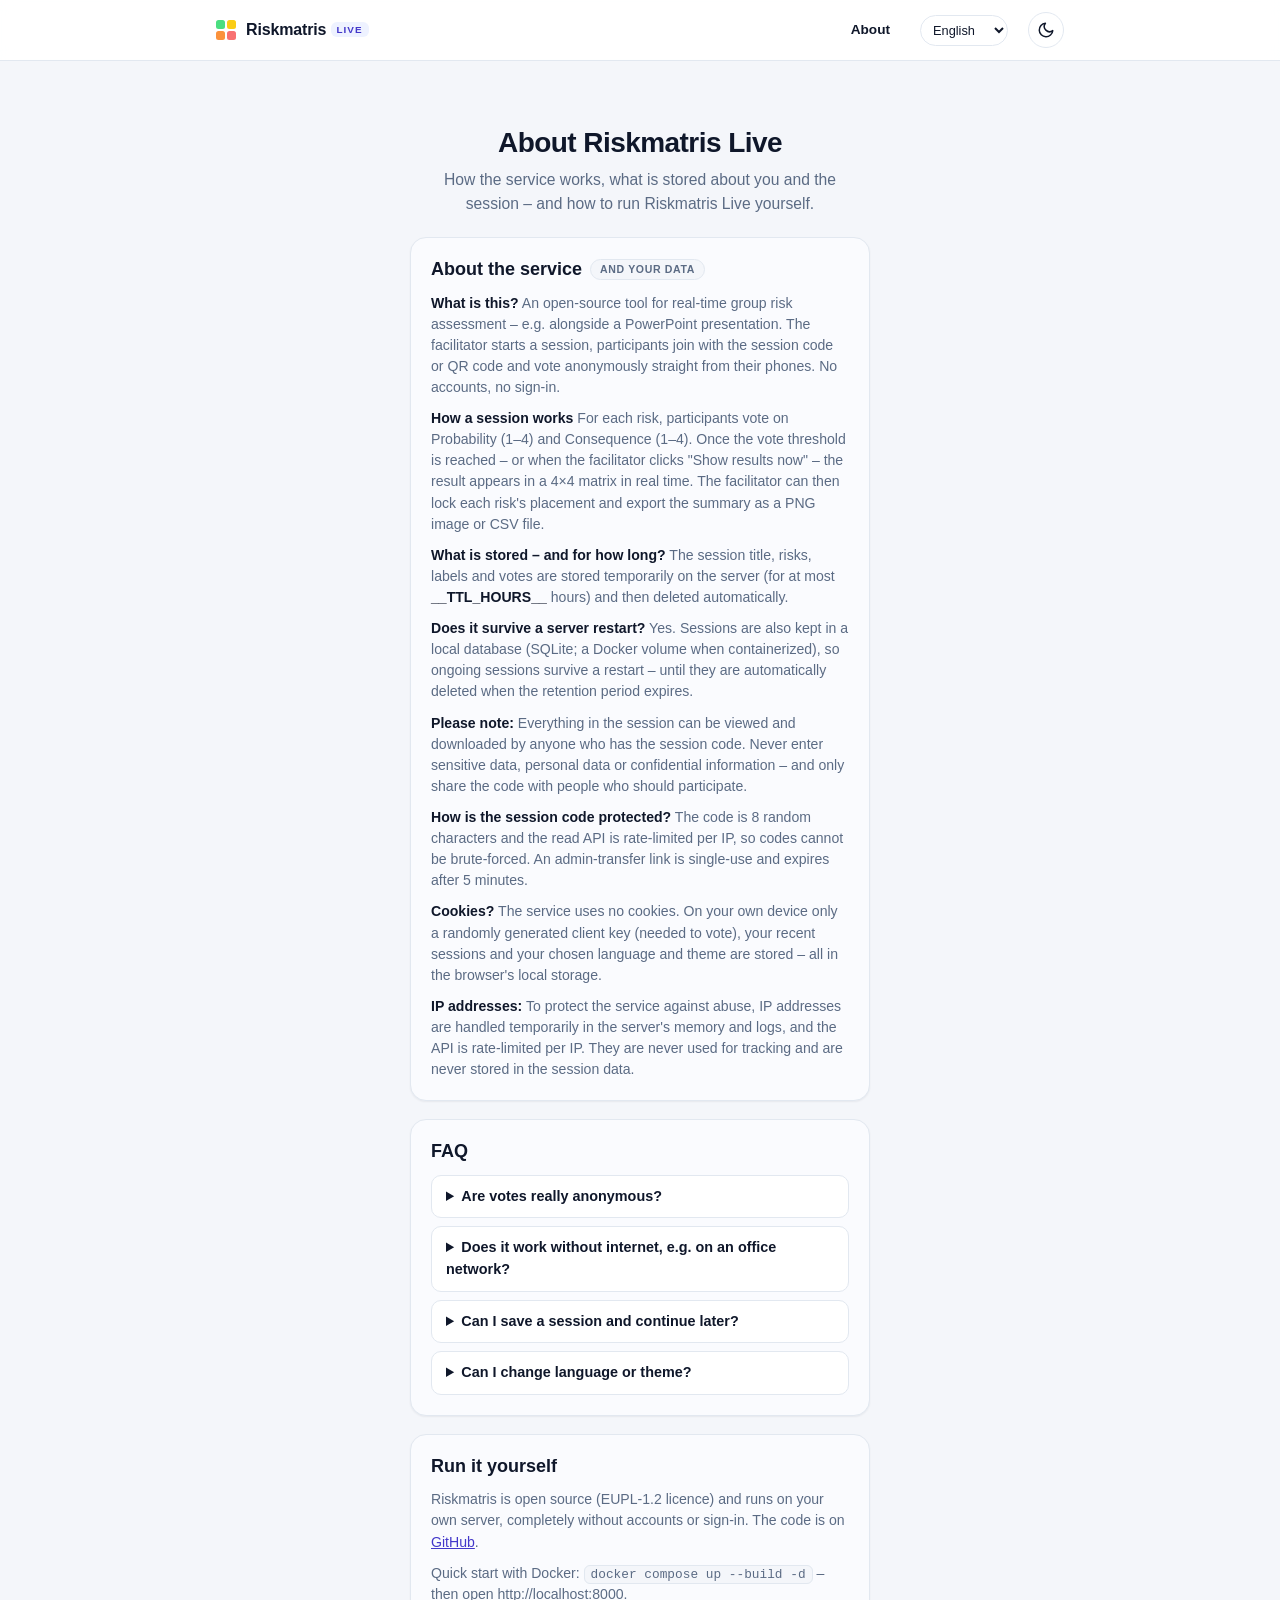
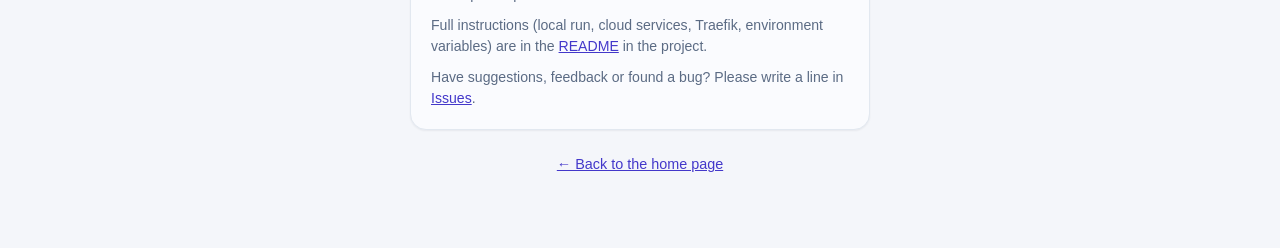
==== static/about.html @ 957a6420 "Move About/self-host info from landing to a dedicated /about page The landing page had two text-heav" ====
<!DOCTYPE html>
<html lang="sv">
<head>
  <meta charset="UTF-8" />
  <meta name="viewport" content="width=device-width, initial-scale=1.0" />
  <title data-i18n="about.pageTitle">Om Riskmatris Live</title>
  <script src="/static/theme-init.js"></script>
  <!-- Styles are split per section into static/css/.
       Load order matters: it preserves the intended CSS cascade. -->
  <link rel="stylesheet" href="/static/css/base.css" />
  <link rel="stylesheet" href="/static/css/topbar.css" />
  <link rel="stylesheet" href="/static/css/components.css" />
  <link rel="stylesheet" href="/static/css/landing.css" />
  <link rel="stylesheet" href="/static/css/session.css" />
  <link rel="stylesheet" href="/static/css/voting.css" />
  <link rel="stylesheet" href="/static/css/matrix.css" />
  <link rel="stylesheet" href="/static/css/table.css" />
  <link rel="stylesheet" href="/static/css/modal.css" />
  <link rel="stylesheet" href="/static/css/responsive.css" />
  <link rel="icon" type="image/png" sizes="32x32" href="/static/favicon.png" />
  <link rel="icon" type="image/svg+xml" href="/static/favicon.svg" />
</head>
<body>
  <!-- Top navigation -->
  <header class="topbar">
    <!-- Skip link lives inside the banner landmark; visually it only appears on focus -->
    <a href="#mainContent" class="skip-link" data-i18n="nav.skipLink">Hoppa till huvudinnehåll</a>
    <div class="topbar-inner">
      <a href="/" class="brand" id="brandLink" title="Till startsidan">
        <span class="brand-grid-icon">
          <span class="g-green"></span><span class="g-yellow"></span>
          <span class="g-orange"></span><span class="g-red"></span>
        </span>
        <span class="brand-text">Riskmatris <span class="brand-badge">LIVE</span></span>
      </a>
      <a href="/about" class="topbar-link" aria-current="page" data-i18n="nav.aboutLink">Om tjänsten</a>
      <select id="langSelect" class="lang-select" data-i18n-aria-label="nav.langLabel" aria-label="Språk"></select>
      <button type="button" class="theme-toggle" id="btnThemeToggle" data-i18n-title="nav.themeToggleTitle" title="Växla mörkt/ljust tema"><svg viewBox="0 0 24 24" width="18" height="18" fill="none" stroke="currentColor" stroke-width="2" stroke-linecap="round" stroke-linejoin="round" aria-hidden="true"><path d="M21 12.8A9 9 0 1 1 11.2 3 7 7 0 0 0 21 12.8z"/></svg><span class="visually-hidden" data-i18n="nav.themeToggleLabel">Växla färgtema</span></button>
    </div>
  </header>

  <main id="mainContent">
    <div class="landing">
      <div class="landing-inner">
        <div class="landing-hero">
          <h1 data-i18n="about.pageTitle">Om Riskmatris Live</h1>
          <p data-i18n="about.intro">Hur tjänsten fungerar, vad som sparas om dig och sessionen – och hur du kör Riskmatris Live själv.</p>
        </div>

        <!-- About the service & data handling -->
        <section class="card landing-card landing-card-muted" id="aboutSection">
          <h2><span data-i18n="about.title">Om tjänsten</span> <span class="card-tag" data-i18n="about.tag">och din data</span></h2>
          <div class="about-list">
            <p>
              <strong data-i18n="about.whatIs.strong">Vad är det här?</strong>
              <span data-i18n="about.whatIs.body">Ett öppet verktyg för riskbedömning i grupp i realtid – t.ex. tillsammans med en PowerPoint-presentation. Mötesledaren startar en session, deltagarna ansluter med sessionskoden eller QR-koden och röstar anonymt direkt i mobilen. Inga konton, ingen inloggning.</span>
            </p>
            <p>
              <strong data-i18n="about.howWorks.strong">Så fungerar en session</strong>
              <span data-i18n="about.howWorks.body">För varje risk röstar deltagarna på Sannolikhet (1–4) och Konsekvens (1–4). När rösttröskeln är nådd – eller när mötesledaren klickar ”Visa resultat nu” – visas resultatet i en 4×4-matris i realtid. Mötesledaren kan sedan låsa placeringen av varje risk och exportera sammanfattningen som PNG-bild eller CSV-fil.</span>
            </p>
            <p>
              <strong data-i18n="about.saved.strong">Vad sparas – och hur länge?</strong>
              <span data-i18n="about.saved.bodyA">Sessionens titel, risker, etiketter och röster sparas tillfälligt på servern (högst</span>
              <strong>__TTL_HOURS__</strong>
              <span data-i18n="about.saved.bodyB">timmar) och raderas sedan automatiskt.</span>
            </p>
            <p>
              <strong data-i18n="about.restart.strong">Överlever en serveromstart?</strong>
              <span data-i18n="about.restart.body">Ja. Sessionerna ligger också i en lokal databas (SQLite; i Docker en volym), så pågående sessioner finns kvar efter en omstart – tills de raderas automatiskt när tiden gått ut.</span>
            </p>
            <p>
              <strong data-i18n="about.careful.strong">Tänk på:</strong>
              <span data-i18n="about.careful.body">Allt i sessionen kan ses och hämtas av alla som har sessionskoden. Ange därför aldrig känsliga uppgifter, personuppgifter eller förtrolig information – och dela bara koden med personer som ska delta.</span>
            </p>
            <p>
              <strong data-i18n="about.security.strong">Hur skyddas sessionkoden?</strong>
              <span data-i18n="about.security.body">Koden är 8 slumpgenererade tecken och läs-API:et är rate-begränsat per IP, så koder kan inte gissas i bulk. En överföringslänk för admin-rätt är engångs och går ut efter 5 minuter.</span>
            </p>
            <p>
              <strong data-i18n="about.cookies.strong">Kakor?</strong>
              <span data-i18n="about.cookies.body">Tjänsten använder inga kakor. På din egen enhet sparas endast en slumpgenererad klientnyckel (behövs för att rösta), dina senaste sessioner samt valt språk och tema – allt i webbläsarens lokala lagring.</span>
            </p>
            <p>
              <strong data-i18n="about.ip.strong">IP-adresser:</strong>
              <span data-i18n="about.ip.body">För att skydda tjänsten mot missbruk hanteras IP-adresser tillfälligt i serverns minne och loggar, och API:et är rate-begränsat per IP. De används inte för spårning och lagras aldrig i sessionens data.</span>
            </p>
          </div>
        </section>

        <!-- FAQ -->
        <section class="card landing-card landing-card-muted">
          <h2 data-i18n="about.faqTitle">Vanliga frågor</h2>
          <div class="faq-list">
            <details>
              <summary data-i18n="about.faq1q">Är rösterna verkligen anonyma?</summary>
              <p data-i18n="about.faq1a">Ja – varje röst kopplas bara till en slumpad klientnyckel, aldrig till ett namn eller konto. Kom ihåg att alla med sessionskoden kan se rösterna.</p>
            </details>
            <details>
              <summary data-i18n="about.faq2q">Fungerar det utan internet, t.ex. på kontorsnätverket?</summary>
              <p data-i18n="about.faq2a">Ja. Kör du tjänsten lokalt pekar QR-koden automatiskt på datorns lokala IP-adress, så telefoner på samma Wi-Fi/nätverk kan ansluta direkt.</p>
            </details>
            <details>
              <summary data-i18n="about.faq3q">Kan jag spara en session och fortsätta senare?</summary>
              <p data-i18n="about.faq3a">Ja – exportera en snapshot (JSON) från admin-vyn och importera den senare via ”Återuppta en sparad session” på startsidan, med eller utan tidigare röster.</p>
            </details>
            <details>
              <summary data-i18n="about.faq4q">Kan jag byta språk eller tema?</summary>
              <p data-i18n="about.faq4a">Ja – använd språkväljaren och temaväxlaren i övre högra hörnet. Valet sparas lokalt i webbläsaren.</p>
            </details>
          </div>
        </section>

        <!-- Self-hosting & feedback -->
        <section class="card landing-card landing-card-muted" id="selfHostSection">
          <h2 data-i18n="selfhost.title">Driv tjänsten själv</h2>
          <div class="about-list">
            <p>
              <span data-i18n="selfhost.body1a">Riskmatris är öppen källkod (licens EUPL-1.2) och körs på egen server helt utan konton eller inloggning. Koden finns på</span>
              <a href="https://github.com/daguwar/riskmatris" target="_blank" rel="noopener">GitHub</a><span data-i18n="selfhost.body1b">.</span>
            </p>
            <p>
              <span data-i18n="selfhost.quickA">Snabbstart med Docker:</span>
              <code>docker compose up --build -d</code><span data-i18n="selfhost.quickB"> – öppna sedan http://localhost:8000.</span>
            </p>
            <p>
              <span data-i18n="selfhost.readmeA">Fullständiga instruktioner (lokal körning, molntjänster, Traefik, miljövariabler) finns i</span>
              <a href="https://github.com/daguwar/riskmatris/blob/master/README.md" target="_blank" rel="noopener">README</a><span data-i18n="selfhost.readmeB"> i projektet.</span>
            </p>
            <p>
              <span data-i18n="selfhost.body2a">Har du förslag, synpunkter eller har hittat en bugg? Skriv gärna en rad i</span>
              <a href="https://github.com/daguwar/riskmatris/issues" target="_blank" rel="noopener">Issues</a><span data-i18n="selfhost.body2b">.</span>
            </p>
          </div>
        </section>

        <p class="about-back"><a href="/" data-i18n="about.backLink">&larr; Tillbaka till startsidan</a></p>
      </div>
    </div>
  </main>

  <script type="module" src="/static/js/page.js"></script>
</body>
</html>
---- static/css/base.css ----
/* ==========================================================================
   Riskmatris Live – Design System
   Simple, modern and mobile-friendly. The participant view should feel obvious.
   ========================================================================== */

:root {
  --bg: #f4f6fa;
  --surface: #ffffff;
  --text: #0f172a;
  /* WCAG AA on the #f4f6fa background: #64748b is only 4.39:1 – these pass 4.5:1+ */
  --text-muted: #5b6b84;
  /* #6b7280 measured 4.46:1 on #f4f6fa – needs to be a bit darker for 4.5:1 */
  --text-faint: #646e80;
  --border: #e2e8f0;
  --border-strong: #cbd5e1;
  --accent: #4f46e5;
  --accent-hover: #4338ca;
  --accent-soft: #eef2ff;
  /* Text on light/accent-soft backgrounds and solid accent fills with white
     text need darker variants than --accent to reach 4.5:1 (WCAG 1.4.3) */
  --accent-text: #4338ca;
  --accent-strong: #4338ca;
  --accent-strong-hover: #3730a3;
  --success: #16a34a;
  --success-hover: #15803d;
  /* White on --success is only ~3.3:1 – solid green fills need this */
  --success-strong: #15803d;
  /* --success as text on --green-bg is only 3.0:1 – text needs this */
  --success-text: #166534;
  --danger: #dc2626;

  --green-bg: #dcfce7;
  --green-border: #86efac;
  --green-text: #166534;
  --yellow-bg: #fef9c3;
  --yellow-border: #fde047;
  --yellow-text: #854d0e;
  --orange-bg: #ffedd5;
  --orange-border: #fdba74;
  --orange-text: #9a3412;
  --red-bg: #fee2e2;
  --red-border: #fca5a5;
  --red-text: #991b1b;

  --radius: 16px;
  --radius-sm: 10px;
  --shadow: 0 1px 2px rgba(15, 23, 42, 0.04), 0 10px 30px rgba(15, 23, 42, 0.06);
  --shadow-sm: 0 1px 2px rgba(15, 23, 42, 0.06);
  --font: -apple-system, BlinkMacSystemFont, "Segoe UI", Roboto, "Helvetica Neue", Arial, sans-serif;
  --font-mono: ui-monospace, SFMono-Regular, Menlo, Consolas, "Liberation Mono", monospace;
}

/* Dark theme: same semantic variables, dark values. Applied via
   <html data-theme="dark"> (set by theme-init.js before first paint). */
:root[data-theme="dark"] {
  color-scheme: dark;
  --bg: #0b1120;
  --surface: #131c31;
  --text: #e2e8f0;
  --text-muted: #94a3b8;
  /* WCAG AA: #64748b on dark surfaces is only ~3.4:1 – #94a3b8 gives ~5.9:1 */
  --text-faint: #94a3b8;
  --border: #243049;
  --border-strong: #334166;
  --accent: #6366f1;
  --accent-hover: #818cf8;
  --accent-soft: rgba(99, 102, 241, 0.18);
  /* Accent-colored TEXT on dark surfaces needs a lighter variant (~#a5b4fc),
     while solid accent FILLS with white text need a darker one (#4f46e5,
     since white on #6366f1 is only ~4.4:1) */
  --accent-text: #a5b4fc;
  --accent-strong: #4f46e5;
  --accent-strong-hover: #4338ca;
  --success: #22c55e;
  --success-hover: #15803d;
  --success-strong: #15803d;
  --success-text: #86efac;
  --danger: #ef4444;
  --shadow: 0 1px 2px rgba(0, 0, 0, 0.4), 0 10px 30px rgba(0, 0, 0, 0.35);
  --shadow-sm: 0 1px 2px rgba(0, 0, 0, 0.4);

  /* Risk colors become translucent so they read well on dark surfaces */
  --green-bg: rgba(74, 222, 128, 0.12);
  --green-border: #14532d;
  --green-text: #86efac;
  --yellow-bg: rgba(250, 204, 21, 0.1);
  --yellow-border: #713f12;
  --yellow-text: #fde047;
  --orange-bg: rgba(251, 146, 60, 0.14);
  --orange-border: #7c2d12;
  --orange-text: #fdba74;
  --red-bg: rgba(248, 113, 113, 0.14);
  --red-border: #7f1d1d;
  --red-text: #fca5a5;
}

/* Dark overrides for the few hardcoded light colors in other sections */
[data-theme="dark"] .topbar {
  background: rgba(11, 17, 32, 0.92);
}
[data-theme="dark"] .landing-card-muted,
[data-theme="dark"] .admin-toolbar,
[data-theme="dark"] .matrix-masked-banner {
  background: #10182c;
}
/* QR codes stay on white in both themes (scanners need the quiet zone) –
   .qr-preview-wrapper keeps its light background on purpose */
[data-theme="dark"] .view-tabs,
[data-theme="dark"] .matrix-axis-header,
[data-theme="dark"] .risk-summary-table tbody tr:hover {
  background: #1b2540;
}
[data-theme="dark"] .risk-status-tag.locked {
  background: #243049;
  color: #cbd5e1;
}

/* --------------------------------------------------------------------------
   Base & Utility Classes
   -------------------------------------------------------------------------- */

*,
*::before,
*::after {
  box-sizing: border-box;
}

html {
  -webkit-text-size-adjust: 100%;
}

body {
  margin: 0;
  font-family: var(--font);
  font-size: 16px;
  line-height: 1.5;
  color: var(--text);
  background: var(--bg);
  -webkit-font-smoothing: antialiased;
}

h1,
h2,
h3,
h4 {
  margin: 0;
  line-height: 1.25;
}

h2 {
  font-size: 1.125rem;
  font-weight: 650;
}

h3 {
  font-size: 1rem;
  font-weight: 650;
}

h4 {
  font-size: 0.9rem;
  font-weight: 600;
}

p {
  margin: 0;
}

button {
  font-family: inherit;
}

.hidden {
  display: none !important;
}

.small-caps {
  font-size: 0.7rem;
  font-weight: 700;
  letter-spacing: 0.08em;
  text-transform: uppercase;
  color: var(--text-muted);
}

.small-muted {
  font-size: 0.8rem;
  color: var(--text-muted);
}

/* :focus (not only :focus-visible) so the indicator is always present.
   NOTE: literal colors, not var() – some audit tools don't resolve CSS vars
   in outline and then report "focus not visible" (WCAG 2.4.7). */
:focus {
  outline: 2px solid #4f46e5;
  outline-offset: 2px;
  border-radius: 4px;
}

[data-theme="dark"] :focus {
  outline-color: #818cf8;
}

/* Explicit, strong focus indicator for the main interactive components
   (WCAG 2.4.7) */
.btn:focus,
.theme-toggle:focus,
.tab-btn:focus,
.vote-option-btn:focus,
.risk-list-item:focus,
.session-code-pill:focus,
.btn-close-modal:focus,
.qr-preview-wrapper:focus,
.summary-risk-chip:focus,
.info-btn:focus,
.faq-list summary:focus {
  outline: 3px solid #4f46e5;
  outline-offset: 2px;
  /* double indicator (outline + ring) so the focus state is unmistakable */
  box-shadow: 0 0 0 5px rgba(79, 70, 229, 0.25);
}

[data-theme="dark"] .btn:focus,
[data-theme="dark"] .theme-toggle:focus,
[data-theme="dark"] .tab-btn:focus,
[data-theme="dark"] .vote-option-btn:focus,
[data-theme="dark"] .risk-list-item:focus,
[data-theme="dark"] .session-code-pill:focus,
[data-theme="dark"] .btn-close-modal:focus,
[data-theme="dark"] .qr-preview-wrapper:focus,
[data-theme="dark"] .summary-risk-chip:focus,
[data-theme="dark"] .info-btn:focus,
[data-theme="dark"] .faq-list summary:focus {
  outline-color: #818cf8;
  box-shadow: 0 0 0 5px rgba(129, 140, 248, 0.3);
}

/* WCAG 2.4.1 / 2.4.7 helpers */
/* Clip-based hidden-until-focus pattern (the most widely recognized by
   audit tools): fully clipped at rest, revealed on keyboard focus */
.skip-link {
  position: absolute;
  left: 12px;
  top: 12px;
  z-index: 200;
  background: var(--accent-strong);
  color: #fff;
  padding: 10px 16px;
  border-radius: 8px;
  font-weight: 600;
  text-decoration: none;
  clip: rect(0 0 0 0);
  clip-path: inset(50%);
  width: 1px;
  height: 1px;
  overflow: hidden;
  white-space: nowrap;
}

.skip-link:focus {
  clip: auto;
  clip-path: none;
  width: auto;
  height: auto;
  overflow: visible;
  outline-color: #fff;
}

.visually-hidden {
  position: absolute;
  width: 1px;
  height: 1px;
  margin: -1px;
  padding: 0;
  overflow: hidden;
  clip: rect(0 0 0 0);
  clip-path: inset(50%);
  white-space: nowrap;
  border: 0;
}
---- static/css/topbar.css ----
/* --------------------------------------------------------------------------
   Topbar
   -------------------------------------------------------------------------- */

.topbar {
  position: sticky;
  top: 0;
  z-index: 50;
  background: rgba(255, 255, 255, 0.92);
  backdrop-filter: blur(8px);
  border-bottom: 1px solid var(--border);
}

.topbar-inner {
  max-width: 880px;
  margin: 0 auto;
  padding: 10px 16px;
  display: flex;
  align-items: center;
  gap: 12px;
  min-height: 60px;
}

.brand {
  display: inline-flex;
  align-items: center;
  gap: 10px;
  text-decoration: none;
  color: var(--text);
  flex-shrink: 0;
}

.brand-grid-icon {
  display: grid;
  grid-template-columns: 9px 9px;
  grid-template-rows: 9px 9px;
  gap: 2px;
}

.brand-grid-icon span {
  border-radius: 2.5px;
}

.brand-grid-icon .g-green {
  background: #4ade80;
}

.brand-grid-icon .g-yellow {
  background: #facc15;
}

.brand-grid-icon .g-orange {
  background: #fb923c;
}

.brand-grid-icon .g-red {
  background: #f87171;
}

.brand-text {
  font-weight: 700;
  font-size: 1rem;
  letter-spacing: -0.01em;
}

.brand-badge {
  font-size: 0.62rem;
  font-weight: 800;
  letter-spacing: 0.1em;
  color: var(--accent-text);
  background: var(--accent-soft);
  border-radius: 6px;
  padding: 2px 6px;
  vertical-align: 2px;
}

.session-title-display {
  font-size: 0.9rem;
  color: var(--text-muted);
  font-weight: 550;
  white-space: nowrap;
  overflow: hidden;
  text-overflow: ellipsis;
  flex: 1;
  min-width: 0;
}

.topbar-right {
  display: flex;
  align-items: center;
  gap: 8px;
  margin-left: auto;
  flex-shrink: 0;
}

.lang-select {
  background: var(--surface);
  color: var(--text);
  border: 1px solid var(--border);
  border-radius: 999px;
  font-size: 0.8rem;
  padding: 6px 8px;
  cursor: pointer;
}

.theme-toggle {
  margin-left: auto;
  border: 1px solid var(--border);
  background: var(--surface);
  color: var(--text);
  border-radius: 999px;
  width: 36px;
  height: 36px;
  cursor: pointer;
  display: inline-flex;
  align-items: center;
  justify-content: center;
  flex-shrink: 0;
}

.theme-toggle svg {
  display: block;
}

/* When the session controls are visible they take the auto margin */
.topbar-right:not(.hidden) ~ .lang-select,
.topbar-right:not(.hidden) ~ .theme-toggle {
  margin-left: 8px;
}

.theme-toggle:hover {
  border-color: var(--accent);
  background: var(--accent-soft);
}

.status-pill {
  display: inline-flex;
  align-items: center;
  gap: 7px;
  background: var(--surface);
  border: 1px solid var(--border);
  border-radius: 999px;
  padding: 6px 12px;
  font-size: 0.8rem;
  font-weight: 550;
  color: var(--text-muted);
  white-space: nowrap;
}

.dot-live {
  width: 8px;
  height: 8px;
  border-radius: 50%;
  background: var(--success);
  box-shadow: 0 0 0 3px rgba(22, 163, 74, 0.15);
}

.dot-live.disconnected {
  background: var(--danger);
  box-shadow: 0 0 0 3px rgba(220, 38, 38, 0.15);
}

.session-code-pill {
  display: inline-flex;
  align-items: center;
  gap: 8px;
  background: var(--surface);
  border: 1px dashed var(--border-strong);
  border-radius: 999px;
  padding: 6px 8px 6px 12px;
  cursor: pointer;
  transition: border-color 0.15s ease, background 0.15s ease;
}

.session-code-pill:hover {
  border-color: var(--accent);
  background: var(--accent-soft);
}

.session-code-pill .code-label {
  font-size: 0.7rem;
  font-weight: 700;
  letter-spacing: 0.08em;
  text-transform: uppercase;
  color: var(--text-muted);
}

.session-code-pill .code-value {
  font-family: var(--font-mono);
  font-size: 0.95rem;
  letter-spacing: 0.12em;
  color: var(--text);
}

/* Text link in the top bar (e.g. About) – carries the auto margin that
   .theme-toggle used to own alone, so the right-side group stays right-aligned */
.topbar-link {
  margin-left: auto;
  font-size: 0.85rem;
  color: var(--text-muted);
  text-decoration: none;
  padding: 6px 10px;
  border-radius: 8px;
  white-space: nowrap;
}

.topbar-link:hover {
  color: var(--text);
  background: var(--bg);
}

.topbar-link[aria-current="page"] {
  color: var(--text);
  font-weight: 600;
}

.topbar-inner .topbar-link ~ .lang-select,
.topbar-inner .topbar-link ~ .theme-toggle {
  margin-left: 8px;
}
---- static/css/components.css ----
/* --------------------------------------------------------------------------
   Cards, Buttons & Forms
   -------------------------------------------------------------------------- */

.card {
  background: var(--surface);
  border: 1px solid var(--border);
  border-radius: var(--radius);
  box-shadow: var(--shadow-sm);
  padding: 20px;
}

.btn {
  display: inline-flex;
  align-items: center;
  justify-content: center;
  gap: 6px;
  border: 1px solid transparent;
  border-radius: var(--radius-sm);
  padding: 9px 16px;
  font-size: 0.9rem;
  font-weight: 600;
  line-height: 1.2;
  cursor: pointer;
  text-decoration: none;
  transition: background 0.15s ease, border-color 0.15s ease, color 0.15s ease, transform 0.05s ease;
  white-space: nowrap;
}

.btn:active {
  transform: scale(0.98);
}

.btn:disabled {
  opacity: 0.5;
  cursor: not-allowed;
}

.btn-primary {
  /* --accent-strong: white text on --accent fails 4.5:1 in dark mode */
  background: var(--accent-strong);
  color: #fff;
  box-shadow: 0 1px 2px rgba(79, 70, 229, 0.35);
}

.btn-primary:hover:not(:disabled) {
  background: var(--accent-strong-hover);
}

.btn-secondary {
  background: var(--surface);
  border-color: var(--border-strong);
  color: var(--text);
}

.btn-secondary:hover:not(:disabled) {
  background: var(--bg);
  border-color: var(--text-faint);
}

.btn-outline {
  background: transparent;
  border-color: var(--border-strong);
  color: var(--text-muted);
}

.btn-outline:hover:not(:disabled) {
  color: var(--text);
  border-color: var(--text-faint);
  background: var(--surface);
}

.btn-success {
  /* white on --success is only ~3.3:1 (light) / ~2.1:1 (dark) – use the strong variant */
  background: var(--success-strong);
  color: #fff;
}

.btn-success:hover:not(:disabled) {
  background: #14532d;
}

.btn-sm {
  padding: 6px 12px;
  font-size: 0.8rem;
}

.btn-large {
  padding: 13px 20px;
  font-size: 1rem;
  border-radius: 12px;
}

.btn-block {
  width: 100%;
}

.form-stack {
  display: flex;
  flex-direction: column;
  gap: 8px;
  margin-top: 12px;
}

.form-label {
  font-size: 0.82rem;
  font-weight: 600;
  color: var(--text-muted);
}

.form-input {
  width: 100%;
  font-family: inherit;
  font-size: 0.95rem;
  color: var(--text);
  background: var(--surface);
  border: 1px solid var(--border-strong);
  border-radius: var(--radius-sm);
  padding: 10px 12px;
  transition: border-color 0.15s ease, box-shadow 0.15s ease;
}

.form-input:focus {
  border-color: var(--accent);
  box-shadow: 0 0 0 3px rgba(79, 70, 229, 0.15);
}

.form-input-sm {
  padding: 6px 10px;
  font-size: 0.85rem;
}

.form-input-compact {
  max-width: 120px;
}

.input-code {
  font-family: var(--font-mono);
  font-size: 1.35rem;
  font-weight: 700;
  letter-spacing: 0.35em;
  text-align: center;
  text-transform: uppercase;
  padding: 14px 12px;
}

/* Info popup: long hints are hidden behind a small "i" button to reduce
   always-visible text. Implemented as a native details/summary disclosure,
   so Enter/Space toggling and the expanded state work without JS. */
.info-popup {
  position: relative;
  display: inline-block;
  margin-top: 2px;
}

.info-popup > summary.info-btn {
  list-style: none;
  width: 20px;
  height: 20px;
  padding: 0;
  display: inline-flex;
  align-items: center;
  justify-content: center;
  border-radius: 50%;
  border: 1px solid var(--border-strong);
  background: var(--bg);
  color: var(--text-muted);
  font-size: 0.72rem;
  font-weight: 700;
  font-style: italic;
  line-height: 1;
  cursor: pointer;
}

.info-popup > summary.info-btn::-webkit-details-marker {
  display: none;
}

.info-popup > summary.info-btn:hover {
  color: var(--text);
  border-color: var(--text-muted);
}

.info-popup[open] > summary.info-btn {
  color: var(--text);
  background: var(--border);
}

.info-popup-content {
  position: absolute;
  left: 0;
  top: calc(100% + 6px);
  z-index: 50;
  width: max-content;
  max-width: min(300px, 80vw);
  margin: 0;
  padding: 10px 12px;
  background: var(--surface);
  border: 1px solid var(--border-strong);
  border-radius: 10px;
  box-shadow: 0 10px 30px rgba(15, 23, 42, 0.18);
  font-size: 0.78rem;
  color: var(--text-muted);
}

/* The global :focus rule sets border-radius: 4px; keep the "i" circular. */
.info-popup > summary.info-btn:focus {
  border-radius: 50%;
}
---- static/css/landing.css ----
/* --------------------------------------------------------------------------
   Landing Page
   -------------------------------------------------------------------------- */

.landing {
  display: flex;
  justify-content: center;
  padding: 56px 16px 72px;
}

.landing-inner {
  width: 100%;
  max-width: 460px;
  display: flex;
  flex-direction: column;
  gap: 18px;
}

.landing-hero {
  text-align: center;
  padding: 8px 8px 4px;
}

.landing-hero h1 {
  font-size: 1.75rem;
  font-weight: 750;
  letter-spacing: -0.02em;
}

.landing-hero p {
  margin-top: 8px;
  color: var(--text-muted);
  font-size: 0.98rem;
}

.landing-card h2 {
  display: flex;
  align-items: center;
  gap: 8px;
  flex-wrap: wrap;
}

.landing-card-muted {
  background: #fafbfe;
}

.card-tag {
  font-size: 0.66rem;
  font-weight: 700;
  letter-spacing: 0.06em;
  text-transform: uppercase;
  color: var(--text-muted);
  background: var(--bg);
  border: 1px solid var(--border);
  border-radius: 999px;
  padding: 3px 9px;
}

.landing-divider {
  display: flex;
  align-items: center;
  gap: 14px;
  color: var(--text-faint);
  font-size: 0.78rem;
  font-weight: 600;
  letter-spacing: 0.08em;
  text-transform: uppercase;
}

.landing-divider::before,
.landing-divider::after {
  content: "";
  flex: 1;
  height: 1px;
  background: var(--border);
}

.about-list {
  display: flex;
  flex-direction: column;
  gap: 10px;
  margin-top: 12px;
}

.about-list p {
  font-size: 0.88rem;
  color: var(--text-muted);
  line-height: 1.5;
}

.about-list strong {
  color: var(--text);
}

.about-list a {
  color: var(--accent-text);
}

.recent-sessions {
  margin-top: 16px;
  padding-top: 14px;
  border-top: 1px solid var(--border);
}

.recent-sessions h3 {
  font-size: 0.78rem;
  font-weight: 650;
  color: var(--text-muted);
  margin-bottom: 8px;
}

.recent-list {
  display: flex;
  flex-wrap: wrap;
  gap: 6px;
}

.recent-chip {
  font-size: 0.78rem;
  font-weight: 550;
  color: var(--text-muted);
  background: var(--bg);
  border: 1px solid var(--border);
  border-radius: 999px;
  padding: 5px 11px;
  text-decoration: none;
  transition: color 0.15s ease, border-color 0.15s ease;
}

.recent-chip:hover {
  color: var(--accent-text);
  border-color: var(--accent);
}


/* FAQ on the about page: native details/summary disclosures, keyboard- and
   screen-reader accessible by default */
.faq-list {
  display: flex;
  flex-direction: column;
  gap: 8px;
  margin-top: 12px;
}

.faq-list details {
  border: 1px solid var(--border);
  border-radius: 10px;
  background: var(--surface);
  padding: 10px 14px;
}

.faq-list summary {
  cursor: pointer;
  font-weight: 600;
  font-size: 0.9rem;
  color: var(--text);
}

.faq-list details p {
  margin: 8px 0 2px;
  font-size: 0.88rem;
  color: var(--text-muted);
  line-height: 1.5;
}

.about-list code {
  font-family: var(--font-mono);
  font-size: 0.8rem;
  background: var(--bg);
  border: 1px solid var(--border);
  border-radius: 6px;
  padding: 1px 6px;
}

.about-back {
  text-align: center;
  margin-top: 4px;
}

.about-back a {
  color: var(--accent-text);
  font-size: 0.9rem;
}
---- static/css/session.css ----
/* --------------------------------------------------------------------------
   Session Layout
   -------------------------------------------------------------------------- */

.session-layout {
  /* Wide enough that the 9-column summary table (all cells nowrap) does not
     have to scroll on a normal desktop screen. The vote view is narrower on
     its own (.vote-view max-width below), and the landing page is separate. */
  max-width: 1200px;
  margin: 0 auto;
  padding: 20px 16px 72px;
}

.session-main {
  display: flex;
  flex-direction: column;
  gap: 16px;
}

.tab-content {
  display: flex;
  flex-direction: column;
  gap: 16px;
}

/* Three views: Vote (narrow, centered – phone), Presentation (wide – projector), Admin */
.vote-view {
  width: 100%;
  max-width: 560px;
  margin: 0 auto;
}

.present-view {
  width: 100%;
}

.present-view .matrix-cell {
  min-height: 150px;
  padding: 12px 14px;
}

.present-view .matrix-axis-header {
  min-height: 88px;
}

.present-subtabs {
  margin-bottom: -6px;
}

.present-view-actions {
  display: flex;
  gap: 8px;
  margin-left: auto;
}

.admin-view {
  width: 100%;
}

.admin-vote-hint {
  margin: -4px 0 0;
  text-align: center;
  font-size: 0.85rem;
  color: var(--text-muted);
}

.summary-table-head {
  display: flex;
  align-items: center;
  justify-content: space-between;
  flex-wrap: wrap;
  gap: 10px;
  margin-bottom: 14px;
}

.summary-table-head h2 {
  margin: 0;
}

/* --------------------------------------------------------------------------
   Admin View – Voting Panel
   -------------------------------------------------------------------------- */

.admin-vote-panel {
  width: 100%;
  max-width: 560px;
  margin: 0 auto;
}

/* --------------------------------------------------------------------------
   Admin Toolbar
   -------------------------------------------------------------------------- */

.admin-toolbar {
  padding: 14px 16px;
  display: flex;
  flex-direction: column;
  gap: 12px;
  background: #fbfbfe;
}

.admin-toolbar-row {
  display: flex;
  flex-wrap: wrap;
  align-items: flex-end;
  gap: 16px 28px;
}

.admin-toolbar-group {
  display: flex;
  flex-direction: column;
  gap: 7px;
  min-width: 0;
}

.admin-toolbar-risks {
  flex: 1;
}

.admin-toolbar-actions {
  align-items: center;
  justify-content: space-between;
}

.risk-count-badge {
  font-size: 0.7rem;
  font-weight: 650;
  color: var(--text-faint);
  text-transform: none;
  letter-spacing: 0;
}

.risk-list {
  display: flex;
  flex-wrap: wrap;
  gap: 6px;
}

.risk-list-item {
  display: inline-flex;
  align-items: center;
  gap: 7px;
  background: var(--surface);
  border: 1px solid var(--border-strong);
  border-radius: 999px;
  padding: 5px 11px 5px 8px;
  font-size: 0.8rem;
  font-weight: 600;
  color: var(--text-muted);
  cursor: pointer;
  transition: all 0.15s ease;
}

.risk-list-item:hover {
  border-color: var(--accent);
  color: var(--accent-text);
}

.risk-list-item.active {
  background: var(--accent-strong);
  border-color: var(--accent-strong);
  color: #fff;
}

.risk-item-left {
  display: inline-flex;
  align-items: center;
  gap: 6px;
  min-width: 0;
}

.risk-item-num {
  font-family: var(--font-mono);
  font-weight: 700;
}

.risk-list-item.active .risk-item-num {
  /* WCAG 1.4.3: 0.85 white on the accent fill is only ~4.3:1 */
  color: #fff;
}

.risk-item-label {
  max-width: 140px;
  white-space: nowrap;
  overflow: hidden;
  text-overflow: ellipsis;
}

.risk-item-right {
  display: inline-flex;
  align-items: center;
}

.risk-list-item.active .small-muted {
  color: #fff;
}

.mini-score-pill {
  display: inline-block;
  font-size: 0.68rem;
  font-weight: 700;
  border-radius: 999px;
  padding: 2px 8px;
  white-space: nowrap;
}

.mini-score-pill.green {
  background: var(--green-bg);
  color: var(--green-text);
}

.mini-score-pill.yellow {
  background: var(--yellow-bg);
  color: var(--yellow-text);
}

.mini-score-pill.orange {
  background: var(--orange-bg);
  color: var(--orange-text);
}

.mini-score-pill.red {
  background: var(--red-bg);
  color: var(--red-text);
}

.threshold-control-row {
  display: flex;
  align-items: center;
  gap: 10px;
  flex-wrap: wrap;
}

.threshold-control-row .form-input {
  width: 72px;
}

.admin-action-buttons {
  display: flex;
  flex-wrap: wrap;
  gap: 8px;
  margin-left: auto;
}

/* --------------------------------------------------------------------------
   Share Card & QR
   -------------------------------------------------------------------------- */

.share-card {
  display: flex;
  flex-direction: column;
  gap: 14px;
}

.share-card-head {
  display: flex;
  align-items: center;
  justify-content: space-between;
  gap: 12px;
}

.share-session-code {
  font-family: var(--font-mono);
  font-size: 1.15rem;
  font-weight: 700;
  letter-spacing: 0.15em;
  margin-top: 2px;
}

.qr-preview-wrapper {
  align-self: center;
  cursor: zoom-in;
  border-radius: 12px;
  padding: 10px;
  border: 1px solid var(--border);
  background: #fff;
  transition: box-shadow 0.15s ease;
}

.qr-preview-wrapper:hover {
  box-shadow: var(--shadow-sm);
}

.qr-box img,
.qr-box-large img {
  display: block;
  width: 100%;
  height: auto;
}

.qr-box,
.qr-box-large {
  /* QR codes must sit on a white background (with quiet zone) in both
     themes, otherwise the black modules are invisible in dark mode */
  background: #fff;
  border-radius: 8px;
  padding: 8px;
}

.qr-box {
  width: 148px;
}

.qr-box-large {
  width: 260px;
  max-width: 100%;
  margin: 0 auto;
}

.share-url-group {
  display: flex;
  gap: 8px;
}

.share-url-group .form-input {
  font-family: var(--font-mono);
  font-size: 0.78rem;
  color: var(--text-muted);
}

.qr-lan-hint {
  font-size: 0.78rem;
  color: var(--text-muted);
  background: var(--accent-soft);
  border-radius: var(--radius-sm);
  padding: 8px 12px;
}

/* --------------------------------------------------------------------------
   Tabs (Segmented Control)
   -------------------------------------------------------------------------- */

.view-tabs-bar {
  display: flex;
  justify-content: center;
}

.view-tabs {
  display: inline-flex;
  gap: 4px;
  background: #e9edf5;
  border-radius: 999px;
  padding: 4px;
}

.tab-btn {
  display: inline-flex;
  align-items: center;
  gap: 7px;
  border: none;
  background: transparent;
  border-radius: 999px;
  padding: 8px 18px;
  font-size: 0.88rem;
  font-weight: 600;
  color: var(--text-muted);
  cursor: pointer;
  transition: all 0.15s ease;
}

.tab-btn:hover {
  color: var(--text);
}

.tab-btn.active {
  background: var(--surface);
  color: var(--text);
  box-shadow: var(--shadow-sm);
}

.tab-risk-num {
  font-family: var(--font-mono);
  font-weight: 700;
}

.tab-count {
  font-size: 0.7rem;
  font-weight: 700;
  background: var(--bg);
  border: 1px solid var(--border);
  border-radius: 999px;
  padding: 1px 8px;
  color: var(--text-muted);
}

.tab-btn.active .tab-count {
  background: var(--accent-soft);
  border-color: transparent;
  color: var(--accent-text);
}

/* --------------------------------------------------------------------------
   Header Card for the Current Risk
   -------------------------------------------------------------------------- */

.active-risk-header-card {
  display: flex;
  flex-direction: column;
  gap: 16px;
}

.active-risk-title-row {
  display: flex;
  align-items: flex-start;
  gap: 12px;
  flex-wrap: wrap;
}

.risk-number-pill {
  font-family: var(--font-mono);
  font-size: 0.8rem;
  font-weight: 700;
  color: var(--accent-text);
  background: var(--accent-soft);
  border-radius: 999px;
  padding: 6px 13px;
  flex-shrink: 0;
}

.active-risk-label-area {
  flex: 1;
  min-width: 200px;
}

.participant-risk-title {
  font-size: 1.25rem;
  font-weight: 700;
  letter-spacing: -0.01em;
  padding-top: 2px;
}

.risk-label-input {
  width: 100%;
  font-family: inherit;
  font-size: 1.05rem;
  font-weight: 600;
  color: var(--text);
  background: transparent;
  border: 1px dashed transparent;
  border-radius: 8px;
  padding: 4px 8px;
  margin-left: -8px;
}

.risk-label-input:hover {
  border-color: var(--border-strong);
  background: var(--surface);
}

.risk-label-input:focus {
  border-color: var(--accent);
  background: var(--surface);
  box-shadow: 0 0 0 3px rgba(79, 70, 229, 0.12);
}

.risk-status-tag {
  font-size: 0.72rem;
  font-weight: 700;
  letter-spacing: 0.04em;
  border-radius: 999px;
  padding: 5px 12px;
  background: var(--green-bg);
  color: var(--green-text);
  flex-shrink: 0;
  margin-left: auto;
}

.risk-status-tag.locked {
  background: #e2e8f0;
  color: #334155;
}

.vote-progress-row {
  display: flex;
  align-items: center;
}

.vote-progress-info {
  flex: 1;
  min-width: 0;
}

.vote-count-headline {
  font-size: 0.85rem;
  color: var(--text-muted);
  margin-bottom: 7px;
}

.vote-count-headline strong {
  color: var(--text);
  font-size: 0.95rem;
}

.vote-total-sub {
  color: var(--text-faint);
}

.progress-bar-track {
  height: 6px;
  background: var(--border);
  border-radius: 999px;
  overflow: hidden;
}

.progress-bar-fill {
  height: 100%;
  background: linear-gradient(90deg, var(--accent), #818cf8);
  border-radius: 999px;
  transition: width 0.35s ease;
}
---- static/css/voting.css ----
/* --------------------------------------------------------------------------
   Voting Card
   -------------------------------------------------------------------------- */

.voting-card {
  display: flex;
  flex-direction: column;
  gap: 18px;
}

.voting-card-header {
  display: flex;
  align-items: center;
  justify-content: space-between;
  gap: 12px;
  flex-wrap: wrap;
}

.vote-saved-indicator {
  display: inline-flex;
  align-items: center;
  gap: 6px;
  font-size: 0.78rem;
  font-weight: 650;
  color: var(--success-text);
  background: var(--green-bg);
  border-radius: 999px;
  padding: 5px 12px;
}

.vote-saved-indicator::before {
  content: "✓";
  font-weight: 800;
}

.voting-axes-grid {
  display: grid;
  grid-template-columns: 1fr 1fr;
  gap: 20px;
}

.voting-axis-box {
  display: flex;
  flex-direction: column;
  gap: 10px;
  min-width: 0;
}

.axis-title-row {
  display: flex;
  flex-direction: column;
  gap: 1px;
}

.axis-subtitle {
  font-size: 0.78rem;
  color: var(--text-muted);
}

.vote-options-list {
  display: grid;
  grid-template-columns: repeat(4, 1fr);
  gap: 8px;
}

.vote-option-btn {
  display: flex;
  align-items: center;
  justify-content: center;
  min-width: 0; /* keeps the numbers centered inside equal-size buttons */
  min-height: 76px;
  height: 76px;
  padding: 0;
  background: var(--surface);
  border: 1.5px solid var(--border-strong);
  border-radius: 12px;
  cursor: pointer;
  transition: all 0.15s ease;
}

.vote-option-btn:hover:not(:disabled):not(.selected) {
  border-color: var(--accent);
  background: var(--accent-soft);
  transform: translateY(-1px);
}

/* Static colors on voting buttons (1=green, 2=yellow, 3=orange, 4=red) */
.vote-option-btn[data-prob="1"],
.vote-option-btn[data-cons="1"] {
  background: var(--green-bg);
  border-color: var(--green-border);
}

.vote-option-btn[data-prob="2"],
.vote-option-btn[data-cons="2"] {
  background: var(--yellow-bg);
  border-color: var(--yellow-border);
}

.vote-option-btn[data-prob="3"],
.vote-option-btn[data-cons="3"] {
  background: var(--orange-bg);
  border-color: var(--orange-border);
}

.vote-option-btn[data-prob="4"],
.vote-option-btn[data-cons="4"] {
  background: var(--red-bg);
  border-color: var(--red-border);
}

/* Dark mode (issue #19): the translucent level colors are hard to tell apart
   on dark surfaces. Redefine the level variables ON the voting buttons only
   (matrix cells, pills etc. keep the softer palette): stronger backgrounds,
   bright saturated borders, and a colored number per level. Hover and
   selected states are untouched (they use their own rules). */
[data-theme="dark"] .vote-option-btn {
  --green-bg: rgba(74, 222, 128, 0.28);
  --green-border: #4ade80;
  --yellow-bg: rgba(250, 204, 21, 0.26);
  --yellow-border: #facc15;
  --orange-bg: rgba(251, 146, 60, 0.28);
  --orange-border: #fb923c;
  --red-bg: rgba(248, 113, 113, 0.28);
  --red-border: #f87171;
  border-width: 2px;
}

[data-theme="dark"] .vote-option-btn:not(.selected)[data-prob="1"],
[data-theme="dark"] .vote-option-btn:not(.selected)[data-cons="1"] {
  color: var(--green-text);
}

[data-theme="dark"] .vote-option-btn:not(.selected)[data-prob="2"],
[data-theme="dark"] .vote-option-btn:not(.selected)[data-cons="2"] {
  color: var(--yellow-text);
}

[data-theme="dark"] .vote-option-btn:not(.selected)[data-prob="3"],
[data-theme="dark"] .vote-option-btn:not(.selected)[data-cons="3"] {
  color: var(--orange-text);
}

[data-theme="dark"] .vote-option-btn:not(.selected)[data-prob="4"],
[data-theme="dark"] .vote-option-btn:not(.selected)[data-cons="4"] {
  color: var(--red-text);
}

/* Selected state – must come AFTER the per-level [data-prob]/[data-cons]
   rules: at equal specificity the later rule wins, and previously the level
   background overrode the accent background, making the selection hard to
   see in both themes (issue #19 follow-up). Now: solid accent fill, white
   number, thicker border, outer ring and a slight lift. */
.vote-option-btn.selected {
  background: var(--accent-strong);
  border-color: var(--accent-strong);
  border-width: 2px;
  color: #fff;
  transform: translateY(-1px);
  box-shadow:
    0 0 0 3px var(--accent-soft),
    0 4px 14px rgba(79, 70, 229, 0.35);
}

.vote-option-btn:disabled {
  opacity: 0.45;
  cursor: not-allowed;
}

.vote-num {
  font-size: 1.5rem;
  font-weight: 750;
}

.vote-option-btn.selected .vote-num {
  color: #fff;
}

.voting-footer {
  border-top: 1px solid var(--border);
  padding-top: 14px;
}

.my-selection-preview {
  font-size: 0.88rem;
  color: var(--text-muted);
  background: var(--bg);
  border-radius: var(--radius-sm);
  padding: 10px 14px;
}

.my-selection-preview strong {
  color: var(--text);
}
---- static/css/matrix.css ----
/* --------------------------------------------------------------------------
   Matrix
   -------------------------------------------------------------------------- */

.matrix-section-card {
  display: flex;
  flex-direction: column;
  gap: 16px;
}

.matrix-card-top {
  display: flex;
  align-items: flex-start;
  justify-content: space-between;
  gap: 16px;
  flex-wrap: wrap;
}

.matrix-subtitle {
  margin-top: 4px;
  font-size: 0.85rem;
  color: var(--text-muted);
}

.stats-summary-pills {
  display: flex;
  flex-wrap: wrap;
  gap: 8px;
}

.stat-chip {
  display: inline-flex;
  flex-direction: column;
  gap: 1px;
  background: var(--bg);
  border: 1px solid var(--border);
  border-radius: var(--radius-sm);
  padding: 8px 13px;
}

.stat-label {
  font-size: 0.66rem;
  font-weight: 700;
  letter-spacing: 0.07em;
  text-transform: uppercase;
  color: var(--text-faint);
}

.stat-chip strong {
  font-size: 0.85rem;
  font-weight: 700;
}

.stat-chip-highlight {
  background: var(--accent-soft);
  border-color: transparent;
}

.stat-chip-highlight .stat-label {
  color: var(--accent-text);
}

/* Empty state before the threshold is reached */
.matrix-masked-banner {
  display: flex;
  flex-direction: column;
  align-items: center;
  text-align: center;
  gap: 10px;
  padding: 44px 20px;
  border: 1.5px dashed var(--border-strong);
  border-radius: var(--radius);
  background: #fbfcfe;
}

.matrix-masked-banner h4 {
  font-size: 1rem;
  font-weight: 650;
}

.matrix-masked-banner p {
  font-size: 0.85rem;
  color: var(--text-muted);
  max-width: 420px;
}

.masked-spinner {
  width: 30px;
  height: 30px;
  border-radius: 50%;
  border: 3px solid var(--border);
  border-top-color: var(--accent);
  animation: spin 0.9s linear infinite;
  margin-bottom: 4px;
}

@keyframes spin {
  to {
    transform: rotate(360deg);
  }
}

/* The 4x4 board itself */
.matrix-board {
  display: flex;
  gap: 10px;
  align-items: stretch;
}

.matrix-y-axis-title {
  writing-mode: vertical-rl;
  transform: rotate(180deg);
  align-self: center;
  font-size: 0.68rem;
  font-weight: 700;
  letter-spacing: 0.14em;
  text-transform: uppercase;
  color: var(--text-muted);
  white-space: nowrap;
}

.matrix-main-area {
  flex: 1;
  min-width: 0;
  display: flex;
  flex-direction: column;
  gap: 8px;
}

.matrix-x-axis-title {
  text-align: center;
  font-size: 0.68rem;
  font-weight: 700;
  letter-spacing: 0.14em;
  text-transform: uppercase;
  color: var(--text-muted);
}

.matrix-grid-4x4 {
  display: grid;
  grid-template-columns: minmax(58px, auto) repeat(4, minmax(0, 1fr));
  gap: 8px;
}

.matrix-axis-header {
  display: flex;
  flex-direction: column;
  align-items: center;
  justify-content: center;
  gap: 1px;
  background: #eef1f7;
  border-radius: 10px;
  padding: 8px 4px;
  text-align: center;
  min-height: 64px;
}

.matrix-axis-header .axis-num {
  font-size: 0.95rem;
  font-weight: 750;
  color: var(--text);
}

.matrix-axis-header .axis-name {
  font-size: 0.62rem;
  font-weight: 600;
  color: var(--text-muted);
}

.matrix-axis-header.corner-cell {
  font-size: 0.6rem;
  font-weight: 700;
  letter-spacing: 0.06em;
  text-transform: uppercase;
  color: var(--text-faint);
  gap: 3px;
}

.matrix-cell {
  display: flex;
  flex-direction: column;
  justify-content: space-between;
  gap: 6px;
  min-height: 96px;
  padding: 9px 10px;
  border: 1.5px solid transparent;
  border-radius: 12px;
  position: relative;
}

.matrix-cell.cell-green {
  background: var(--green-bg);
  border-color: var(--green-border);
  color: var(--green-text);
}

.matrix-cell.cell-yellow {
  background: var(--yellow-bg);
  border-color: var(--yellow-border);
  color: var(--yellow-text);
}

.matrix-cell.cell-orange {
  background: var(--orange-bg);
  border-color: var(--orange-border);
  color: var(--orange-text);
}

.matrix-cell.cell-red {
  background: var(--red-bg);
  border-color: var(--red-border);
  color: var(--red-text);
}

.matrix-cell.admin-clickable {
  cursor: pointer;
  transition: box-shadow 0.15s ease, transform 0.1s ease;
}

.matrix-cell.admin-clickable:focus {
  outline: 3px solid #4f46e5;
  outline-offset: -3px;
}

[data-theme="dark"] .matrix-cell.admin-clickable:focus {
  outline-color: #818cf8;
}

.matrix-cell.admin-clickable:hover {
  box-shadow: 0 0 0 2px var(--accent);
  transform: translateY(-1px);
}

.matrix-cell.suggested-cell {
  box-shadow: 0 0 0 2.5px var(--accent);
}

.matrix-cell.locked-cell {
  box-shadow: 0 0 0 2.5px #0f172a;
}

.cell-top-row {
  display: flex;
  align-items: flex-start;
  justify-content: space-between;
  gap: 6px;
}

.cell-score-number {
  font-size: 0.95rem;
  font-weight: 800;
  opacity: 0.9;
}

.cell-target-badge {
  font-size: 0.6rem;
  font-weight: 750;
  letter-spacing: 0.03em;
  background: #0f172a;
  color: #fff;
  border-radius: 999px;
  padding: 2px 8px;
  white-space: nowrap;
}

.cell-target-badge.badge-suggested {
  background: var(--accent-strong);
}

.cell-votes-area {
  display: flex;
  flex-direction: column;
  align-items: center;
  gap: 5px;
  flex: 1;
  justify-content: center;
}

.vote-dots-row {
  display: flex;
  flex-wrap: wrap;
  justify-content: center;
  gap: 4px;
  max-width: 100%;
}

.vote-dot {
  width: 8px;
  height: 8px;
  border-radius: 50%;
  background: rgba(15, 23, 42, 0.5);
}

.vote-count-pill {
  font-size: 0.66rem;
  font-weight: 700;
  background: rgba(255, 255, 255, 0.75);
  border-radius: 999px;
  padding: 2px 9px;
}

/* Dark mode: the pill stays light, so the inherited light level-text color
   fails contrast (1.15:1) – use dark text on the light pill (WCAG 1.4.3) */
[data-theme="dark"] .vote-count-pill {
  color: #0f172a;
}

.cell-bottom-row {
  font-size: 0.66rem;
  font-weight: 700;
  letter-spacing: 0.05em;
  text-transform: uppercase;
  text-align: center;
  /* no opacity here: dimming the level text drops it below 4.5:1 on the
     pastel cell backgrounds (WCAG 1.4.3) */
}

.summary-risk-chips {
  display: flex;
  flex-wrap: wrap;
  justify-content: center;
  gap: 5px;
  flex: 1;
  align-content: center;
}

.summary-risk-chip {
  font-family: var(--font-mono);
  font-size: 0.72rem;
  font-weight: 700;
  background: #0f172a;
  color: #fff;
  border: none;
  border-radius: 8px;
  padding: 4px 9px;
  cursor: pointer;
  transition: transform 0.1s ease, opacity 0.15s ease;
}

.summary-risk-chip:hover {
  transform: translateY(-1px);
}

.summary-risk-chip.unconfirmed {
  background: rgba(255, 255, 255, 0.85);
  color: var(--text);
  border: 1px dashed var(--border-strong);
}

/* Color legend */
.matrix-legend {
  display: flex;
  flex-wrap: wrap;
  align-items: center;
  gap: 8px 18px;
  font-size: 0.78rem;
  color: var(--text-muted);
}

.legend-item {
  display: inline-flex;
  align-items: center;
  gap: 7px;
  font-weight: 550;
}

.legend-swatch {
  width: 14px;
  height: 14px;
  border-radius: 4px;
  border: 1.5px solid;
  flex-shrink: 0;
}

.legend-swatch.swatch-green {
  background: var(--green-bg);
  border-color: var(--green-border);
}

.legend-swatch.swatch-yellow {
  background: var(--yellow-bg);
  border-color: var(--yellow-border);
}

.legend-swatch.swatch-orange {
  background: var(--orange-bg);
  border-color: var(--orange-border);
}

.legend-swatch.swatch-red {
  background: var(--red-bg);
  border-color: var(--red-border);
}

.legend-hint {
  color: var(--text-faint);
  font-size: 0.74rem;
  flex-basis: 100%;
}
---- static/css/table.css ----
/* --------------------------------------------------------------------------
   Summary: Table & Export
   -------------------------------------------------------------------------- */

.export-buttons-row {
  display: flex;
  gap: 8px;
  flex-wrap: wrap;
}

.summary-table-card h2 {
  margin-bottom: 12px;
}

.table-responsive {
  overflow-x: auto;
  border: 1px solid var(--border);
  border-radius: var(--radius-sm);
}

.risk-summary-table {
  width: 100%;
  border-collapse: collapse;
  font-size: 0.84rem;
  background: var(--surface);
}

.risk-summary-table th {
  text-align: left;
  font-size: 0.68rem;
  font-weight: 700;
  letter-spacing: 0.07em;
  text-transform: uppercase;
  color: var(--text-faint);
  background: var(--bg);
  padding: 9px 12px;
  border-bottom: 1px solid var(--border);
  white-space: nowrap;
}

.risk-summary-table td {
  padding: 10px 12px;
  border-bottom: 1px solid var(--border);
  color: var(--text);
  white-space: nowrap;
}

.risk-summary-table tbody tr:last-child td {
  border-bottom: none;
}

.risk-summary-table tbody tr:hover {
  background: #f8f9fd;
}
---- static/css/modal.css ----
/* --------------------------------------------------------------------------
   Modal (QR)
   -------------------------------------------------------------------------- */

.modal-backdrop {
  position: fixed;
  inset: 0;
  z-index: 100;
  background: rgba(15, 23, 42, 0.5);
  backdrop-filter: blur(4px);
  display: flex;
  align-items: center;
  justify-content: center;
  padding: 20px;
}

.modal-dialog {
  width: 100%;
  max-width: 430px;
  max-height: calc(100vh - 40px);
  overflow-y: auto;
  background: var(--surface);
  border-radius: 20px;
  box-shadow: 0 24px 60px rgba(15, 23, 42, 0.3);
  padding: 22px;
}

.modal-header {
  display: flex;
  align-items: center;
  justify-content: space-between;
  gap: 12px;
  margin-bottom: 16px;
}

.modal-header h2 {
  font-size: 1.15rem;
  font-weight: 700;
}

.btn-close-modal {
  width: 34px;
  height: 34px;
  display: inline-flex;
  align-items: center;
  justify-content: center;
  font-size: 1.3rem;
  line-height: 1;
  color: var(--text-muted);
  background: var(--bg);
  border: none;
  border-radius: 50%;
  cursor: pointer;
  flex-shrink: 0;
}

.btn-close-modal:hover {
  background: var(--border);
  color: var(--text);
}

.qr-modal-body {
  display: flex;
  flex-direction: column;
  gap: 14px;
}

.modal-code-badge {
  align-self: center;
  font-size: 0.9rem;
  color: var(--text-muted);
  background: var(--bg);
  border: 1px solid var(--border);
  border-radius: 999px;
  padding: 7px 18px;
}

.modal-code-badge strong {
  font-family: var(--font-mono);
  letter-spacing: 0.15em;
  color: var(--text);
}

.modal-url-text {
  font-family: var(--font-mono);
  font-size: 0.72rem;
  color: var(--text-faint);
  text-align: center;
  word-break: break-all;
}

.modal-custom-host {
  border-top: 1px solid var(--border);
  padding-top: 14px;
  display: flex;
  flex-direction: column;
  gap: 8px;
}

/* --------------------------------------------------------------------------
   WebSocket Error (Toast)
   -------------------------------------------------------------------------- */

.ws-error-banner {
  position: fixed;
  bottom: 22px;
  left: 50%;
  transform: translateX(-50%);
  z-index: 120;
  max-width: calc(100vw - 32px);
  background: #0f172a;
  color: #fff;
  font-size: 0.85rem;
  font-weight: 550;
  text-align: center;
  border-radius: 999px;
  padding: 11px 22px;
  box-shadow: 0 12px 32px rgba(15, 23, 42, 0.35);
}
---- static/css/responsive.css ----
/* --------------------------------------------------------------------------
   Responsive
   -------------------------------------------------------------------------- */

@media (max-width: 720px) {
  .voting-axes-grid {
    grid-template-columns: 1fr;
  }

  .session-title-display {
    display: none;
  }

  .status-pill {
    padding: 6px 10px;
  }

  /* Keep the topbar narrow enough to avoid horizontal scrolling on phones
     (the language picker added width) */
  .topbar-inner {
    padding: 8px 10px;
    gap: 8px;
  }

  .lang-select {
    padding: 4px 6px;
    font-size: 0.75rem;
  }

  .theme-toggle {
    width: 32px;
    height: 32px;
  }

  .session-code-pill {
    padding: 6px 10px;
  }
}

@media (max-width: 560px) {
  /* Icon only – the wordmark would make the topbar too wide */
  .brand-text {
    display: none;
  }

  .status-pill .dot-live {
    display: none;
  }

  /* Never overflow horizontally on phones: wrap instead, and slim the pills */
  .topbar-inner {
    flex-wrap: wrap;
    min-height: 0;
    row-gap: 6px;
  }

  .session-code-pill .code-label {
    display: none;
  }

  .session-code-pill {
    padding: 5px 9px;
    font-size: 0.8rem;
  }

  .session-code-pill .code-value {
    font-size: 0.85rem;
  }

  .status-pill {
    font-size: 0.8rem;
  }
}

@media (max-width: 560px) {
  .vote-options-list {
    grid-template-columns: repeat(2, 1fr);
  }

  .vote-option-btn {
    min-height: 64px;
    flex-direction: row;
    gap: 10px;
    padding: 12px 14px;
  }

  .matrix-cell {
    min-height: 74px;
    padding: 7px 7px;
  }

  .matrix-axis-header {
    min-height: 48px;
    padding: 6px 2px;
  }

  .matrix-axis-header .axis-name {
    display: none;
  }

  .cell-score-number {
    font-size: 0.85rem;
  }

  .cell-bottom-row {
    font-size: 0.58rem;
  }

  .landing {
    padding-top: 32px;
  }

  .landing-hero h1 {
    font-size: 1.45rem;
  }

  .admin-action-buttons {
    margin-left: 0;
  }
}

@media (prefers-reduced-motion: reduce) {
  *,
  *::before,
  *::after {
    animation-duration: 0.01ms !important;
    transition-duration: 0.01ms !important;
  }
}
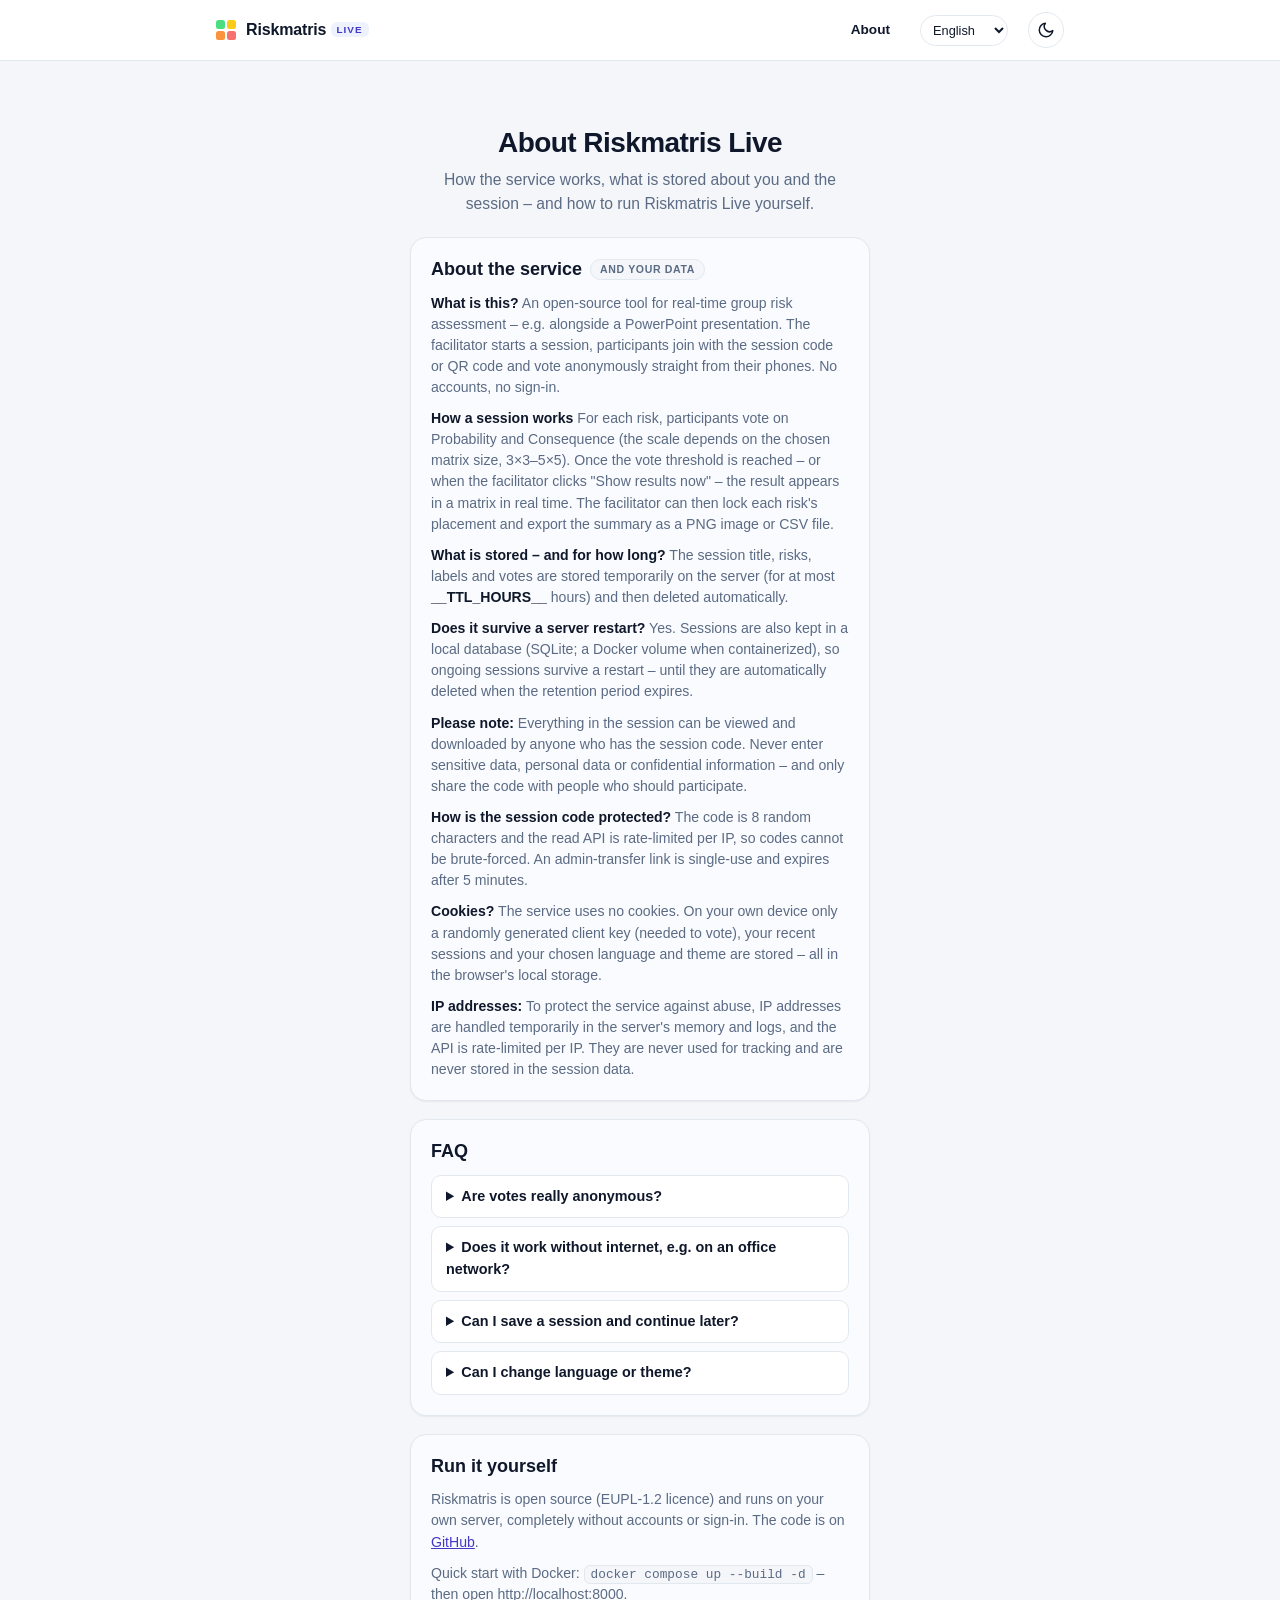
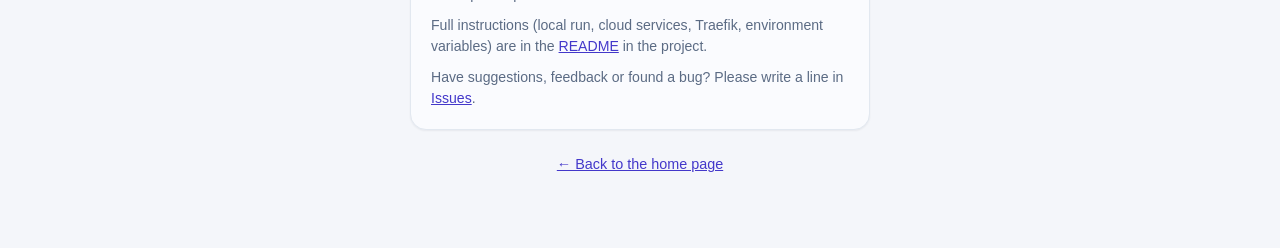
==== commit 4d9e7b79: "Add selectable matrix size (3x3 / 4x4 / 5x5, default 4x4) at session creation The matrix size is cho" ====
--- a/static/about.html
+++ b/static/about.html
@@ -3,6 +3,9 @@
 <head>
   <meta charset="UTF-8" />
   <meta name="viewport" content="width=device-width, initial-scale=1.0" />
+  <!-- Filled in by the SPA route with the static-asset content hash; used to
+       cache-bust the i18n JSON fetches (see i18n.js) -->
+  <meta name="static-version" content="__STATIC_VERSION__" />
   <title data-i18n="about.pageTitle">Om Riskmatris Live</title>
   <script src="/static/theme-init.js"></script>
   <!-- Styles are split per section into static/css/.
@@ -57,7 +60,7 @@
             </p>
             <p>
               <strong data-i18n="about.howWorks.strong">Så fungerar en session</strong>
-              <span data-i18n="about.howWorks.body">För varje risk röstar deltagarna på Sannolikhet (1–4) och Konsekvens (1–4). När rösttröskeln är nådd – eller när mötesledaren klickar ”Visa resultat nu” – visas resultatet i en 4×4-matris i realtid. Mötesledaren kan sedan låsa placeringen av varje risk och exportera sammanfattningen som PNG-bild eller CSV-fil.</span>
+              <span data-i18n="about.howWorks.body">För varje risk röstar deltagarna på Sannolikhet och Konsekvens (skalan beror på vald matrisstorlek, 3×3–5×5). När rösttröskeln är nådd – eller när mötesledaren klickar ”Visa resultat nu” – visas resultatet i en matris i realtid. Mötesledaren kan sedan låsa placeringen av varje risk och exportera sammanfattningen som PNG-bild eller CSV-fil.</span>
             </p>
             <p>
               <strong data-i18n="about.saved.strong">Vad sparas – och hur länge?</strong>
--- a/static/css/base.css
+++ b/static/css/base.css
@@ -106,7 +106,6 @@
 /* QR codes stay on white in both themes (scanners need the quiet zone) –
    .qr-preview-wrapper keeps its light background on purpose */
 [data-theme="dark"] .view-tabs,
-[data-theme="dark"] .matrix-axis-header,
 [data-theme="dark"] .risk-summary-table tbody tr:hover {
   background: #1b2540;
 }
--- a/static/css/components.css
+++ b/static/css/components.css
@@ -144,6 +144,26 @@
   padding: 14px 12px;
 }
 
+/* Label row: label on the left, info "i" on the right, above the input */
+.label-row {
+  display: flex;
+  align-items: center;
+  justify-content: space-between;
+  gap: 8px;
+}
+
+.label-row .info-popup {
+  margin-top: 0;
+  flex-shrink: 0;
+}
+
+/* The "i" sits at the right edge of the row – open the popup leftwards so
+   it does not overflow the card */
+.label-row .info-popup-content {
+  left: auto;
+  right: 0;
+}
+
 /* Info popup: long hints are hidden behind a small "i" button to reduce
    always-visible text. Implemented as a native details/summary disclosure,
    so Enter/Space toggling and the expanded state work without JS. */
--- a/static/css/landing.css
+++ b/static/css/landing.css
@@ -181,3 +181,57 @@
   color: var(--accent-text);
   font-size: 0.9rem;
 }
+
+/* Remaining lifetime shown on recent-session chips */
+.recent-chip .recent-expires {
+  margin-left: 7px;
+  font-size: 0.7rem;
+  font-weight: 600;
+  color: var(--text-faint);
+}
+
+/* Short time left (server-side TTL) – red so the admin remembers to
+   snapshot/export before the session is auto-deleted */
+.recent-chip.recent-warning {
+  border-color: var(--red-border);
+  color: var(--red-text);
+}
+
+.recent-chip.recent-warning .recent-expires {
+  color: var(--red-text);
+}
+
+/* Matrix size picker on the create-session form (3x3 / 4x4 / 5x5) */
+.matrix-size-picker {
+  display: flex;
+  gap: 8px;
+}
+
+.matrix-size-option {
+  flex: 1;
+  display: flex;
+  align-items: center;
+  justify-content: center;
+  gap: 6px;
+  padding: 9px 8px;
+  border: 1.5px solid var(--border);
+  border-radius: var(--radius-sm);
+  background: var(--surface);
+  cursor: pointer;
+  font-weight: 600;
+  font-size: 0.9rem;
+}
+
+.matrix-size-option:hover {
+  border-color: var(--border-strong);
+}
+
+.matrix-size-option:has(input:checked) {
+  border-color: var(--accent);
+  background: var(--accent-soft);
+  color: var(--accent-text);
+}
+
+.matrix-size-option input {
+  accent-color: var(--accent);
+}
--- a/static/css/session.css
+++ b/static/css/session.css
@@ -35,12 +35,23 @@
 }
 
 .present-view .matrix-cell {
-  min-height: 150px;
-  padding: 12px 14px;
-}
-
-.present-view .matrix-axis-header {
-  min-height: 88px;
+  /* The present window is often smaller than full screen (e.g. beside a
+     PowerPoint on the same projector), so scale the squares with the window
+     height: the whole 4x4 board then fits without scrolling. Capped at 150px
+     so a full-size projector window keeps the previous look. 380px is the
+     approximate height of everything around the grid (topbar, subtabs, card
+     header, axis titles, legend, paddings). */
+  min-height: clamp(40px, calc((100vh - 380px) / 4), 150px);
+  min-height: clamp(40px, calc((100dvh - 380px) / 4), 150px);
+  padding: clamp(4px, 1vmin, 12px) clamp(6px, 1.2vmin, 14px);
+}
+
+.present-view .matrix-grid {
+  gap: clamp(4px, 1vmin, 8px);
+}
+
+.present-view .matrix-board {
+  gap: clamp(4px, 1vmin, 10px);
 }
 
 .present-subtabs {
@@ -509,3 +520,12 @@
   transition: width 0.35s ease;
 }
 
+
+/* Action rows in the admin cards (presentation panel, session handling) */
+.card-actions-row {
+  display: flex;
+  flex-wrap: wrap;
+  align-items: center;
+  gap: 10px;
+  margin-top: 12px;
+}
--- a/static/css/voting.css
+++ b/static/css/voting.css
@@ -59,7 +59,8 @@
 
 .vote-options-list {
   display: grid;
-  grid-template-columns: repeat(4, 1fr);
+  /* N = session matrix size, set via --vote-n when the buttons are generated */
+  grid-template-columns: repeat(var(--vote-n, 4), 1fr);
   gap: 8px;
 }
 
--- a/static/css/matrix.css
+++ b/static/css/matrix.css
@@ -100,7 +100,7 @@
   }
 }
 
-/* The 4x4 board itself */
+/* The NxN board itself (N set via --matrix-n by JS from the session) */
 .matrix-board {
   display: flex;
   gap: 10px;
@@ -136,52 +136,18 @@
   color: var(--text-muted);
 }
 
-.matrix-grid-4x4 {
+.matrix-grid {
   display: grid;
-  grid-template-columns: minmax(58px, auto) repeat(4, minmax(0, 1fr));
+  grid-template-columns: repeat(var(--matrix-n, 4), minmax(0, 1fr));
   gap: 8px;
 }
 
-.matrix-axis-header {
-  display: flex;
-  flex-direction: column;
-  align-items: center;
+.matrix-cell {
+  display: flex;
+  flex-direction: column;
   justify-content: center;
-  gap: 1px;
-  background: #eef1f7;
-  border-radius: 10px;
-  padding: 8px 4px;
-  text-align: center;
-  min-height: 64px;
-}
-
-.matrix-axis-header .axis-num {
-  font-size: 0.95rem;
-  font-weight: 750;
-  color: var(--text);
-}
-
-.matrix-axis-header .axis-name {
-  font-size: 0.62rem;
-  font-weight: 600;
-  color: var(--text-muted);
-}
-
-.matrix-axis-header.corner-cell {
-  font-size: 0.6rem;
-  font-weight: 700;
-  letter-spacing: 0.06em;
-  text-transform: uppercase;
-  color: var(--text-faint);
-  gap: 3px;
-}
-
-.matrix-cell {
-  display: flex;
-  flex-direction: column;
-  justify-content: space-between;
   gap: 6px;
-  min-height: 96px;
+  min-height: 84px;
   padding: 9px 10px;
   border: 1.5px solid transparent;
   border-radius: 12px;
@@ -237,34 +203,6 @@
 
 .matrix-cell.locked-cell {
   box-shadow: 0 0 0 2.5px #0f172a;
-}
-
-.cell-top-row {
-  display: flex;
-  align-items: flex-start;
-  justify-content: space-between;
-  gap: 6px;
-}
-
-.cell-score-number {
-  font-size: 0.95rem;
-  font-weight: 800;
-  opacity: 0.9;
-}
-
-.cell-target-badge {
-  font-size: 0.6rem;
-  font-weight: 750;
-  letter-spacing: 0.03em;
-  background: #0f172a;
-  color: #fff;
-  border-radius: 999px;
-  padding: 2px 8px;
-  white-space: nowrap;
-}
-
-.cell-target-badge.badge-suggested {
-  background: var(--accent-strong);
 }
 
 .cell-votes-area {
@@ -289,30 +227,6 @@
   height: 8px;
   border-radius: 50%;
   background: rgba(15, 23, 42, 0.5);
-}
-
-.vote-count-pill {
-  font-size: 0.66rem;
-  font-weight: 700;
-  background: rgba(255, 255, 255, 0.75);
-  border-radius: 999px;
-  padding: 2px 9px;
-}
-
-/* Dark mode: the pill stays light, so the inherited light level-text color
-   fails contrast (1.15:1) – use dark text on the light pill (WCAG 1.4.3) */
-[data-theme="dark"] .vote-count-pill {
-  color: #0f172a;
-}
-
-.cell-bottom-row {
-  font-size: 0.66rem;
-  font-weight: 700;
-  letter-spacing: 0.05em;
-  text-transform: uppercase;
-  text-align: center;
-  /* no opacity here: dimming the level text drops it below 4.5:1 on the
-     pastel cell backgrounds (WCAG 1.4.3) */
 }
 
 .summary-risk-chips {
--- a/static/css/responsive.css
+++ b/static/css/responsive.css
@@ -85,25 +85,8 @@
   }
 
   .matrix-cell {
-    min-height: 74px;
+    min-height: 64px;
     padding: 7px 7px;
-  }
-
-  .matrix-axis-header {
-    min-height: 48px;
-    padding: 6px 2px;
-  }
-
-  .matrix-axis-header .axis-name {
-    display: none;
-  }
-
-  .cell-score-number {
-    font-size: 0.85rem;
-  }
-
-  .cell-bottom-row {
-    font-size: 0.58rem;
   }
 
   .landing {
